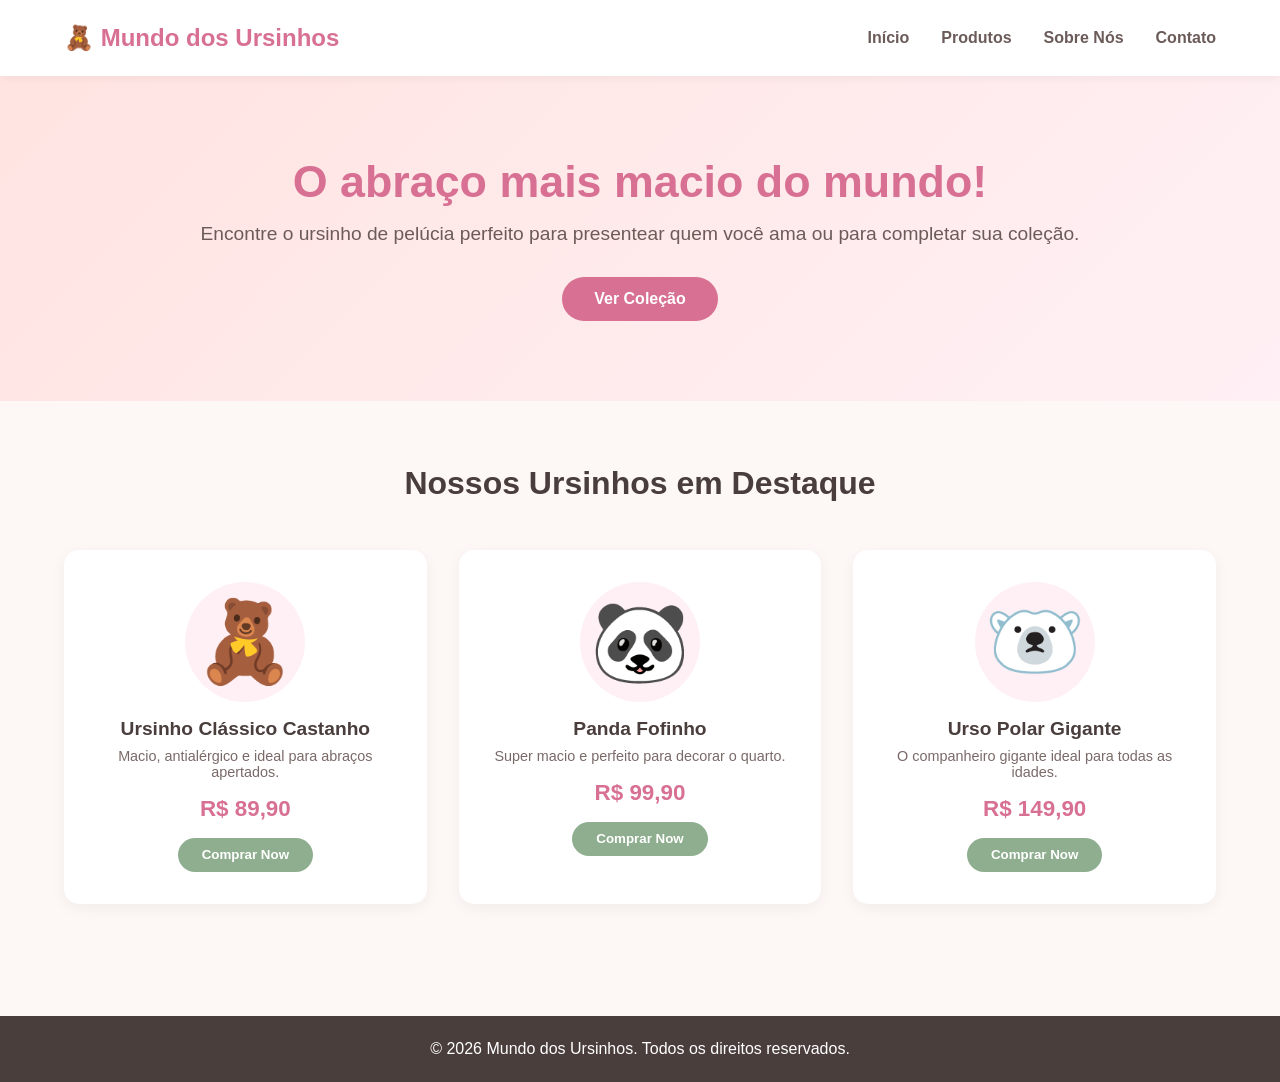
==== index.html @ e6bc0c72 "." ====
<!DOCTYPE html>
<html lang="pt-BR">
<head>
  <meta charset="UTF-8">
  <meta name="viewport" content="width=device-width, initial-scale=1.0">
  <title>Mundo dos Ursinhos | Pelúcias de Amor</title>
  <link rel="stylesheet" href="style.css">
</head>
<body>

  <!-- CABEÇALHO -->
  <header>
    <div class="logo">🧸 Mundo dos Ursinhos</div>
    <nav>
      <ul>
        <li><a href="#inicio">Início</a></li>
        <li><a href="#produtos">Produtos</a></li>
        <li><a href="#sobre">Sobre Nós</a></li>
        <li><a href="#contato">Contato</a></li>
      </ul>
    </nav>
  </header>

  <!-- SEÇÃO HERO -->
  <section id="inicio" class="hero">
    <div class="hero-text">
      <h1>O abraço mais macio do mundo!</h1>
      <p>Encontre o ursinho de pelúcia perfeito para presentear quem você ama ou para completar sua coleção.</p>
      <a href="#produtos" class="btn">Ver Coleção</a>
    </div>
  </section>

  <!-- CATÁLOGO DE PRODUTOS -->
  <section id="produtos" class="produtos">
    <h2>Nossos Ursinhos em Destaque</h2>
    <div class="grid-produtos">
      
      <div class="card-produto">
        <div class="imagem-placeholder">🧸</div>
        <h3>Ursinho Clássico Castanho</h3>
        <p class="descricao">Macio, antialérgico e ideal para abraços apertados.</p>
        <span class="preco">R$ 89,90</span>
        <button class="btn-comprar">Comprar Now</button>
      </div>

      <div class="card-produto">
        <div class="imagem-placeholder">🐼</div>
        <h3>Panda Fofinho</h3>
        <p class="descricao">Super macio e perfeito para decorar o quarto.</p>
        <span class="preco">R$ 99,90</span>
        <button class="btn-comprar">Comprar Now</button>
      </div>

      <div class="card-produto">
        <div class="imagem-placeholder">🐻‍❄️</div>
        <h3>Urso Polar Gigante</h3>
        <p class="descricao">O companheiro gigante ideal para todas as idades.</p>
        <span class="preco">R$ 149,90</span>
        <button class="btn-comprar">Comprar Now</button>
      </div>

    </div>
  </section>

  <!-- RODAPÉ -->
  <footer>
    <p>&copy; 2026 Mundo dos Ursinhos. Todos os direitos reservados.</p>
  </footer>

</body>
</html>
---- style.css ----
/* RESET BÁSICO */
* {
  margin: 0;
  padding: 0;
  box-sizing: border-box;
  font-family: 'Segoe UI', Tahoma, Geneva, Verdana, sans-serif;
}

body {
  background-color: #fdf8f5;
  color: #4a3e3d;
}

/* CABEÇALHO */
header {
  background-color: #ffffff;
  display: flex;
  justify-content: space-between;
  align-items: center;
  padding: 1.5rem 5%;
  box-shadow: 0 2px 10px rgba(0,0,0,0.05);
  position: sticky;
  top: 0;
  z-index: 100;
}

.logo {
  font-size: 1.5rem;
  font-weight: bold;
  color: #d87093;
}

nav ul {
  display: flex;
  list-style: none;
  gap: 2rem;
}

nav a {
  text-decoration: none;
  color: #6b5b59;
  font-weight: 600;
  transition: color 0.3s;
}

nav a:hover {
  color: #d87093;
}

/* HERO */
.hero {
  background: linear-gradient(135deg, #ffe4e1, #fff0f5);
  padding: 5rem 5%;
  text-align: center;
}

.hero-text h1 {
  font-size: 2.8rem;
  color: #d87093;
  margin-bottom: 1rem;
}

.hero-text p {
  font-size: 1.2rem;
  margin-bottom: 2rem;
  color: #6b5b59;
}

.btn {
  display: inline-block;
  background-color: #d87093;
  color: white;
  padding: 0.8rem 2rem;
  border-radius: 25px;
  text-decoration: none;
  font-weight: bold;
  transition: background-color 0.3s;
}

.btn:hover {
  background-color: #c45b7f;
}

/* PRODUTOS */
.produtos {
  padding: 4rem 5%;
  text-align: center;
}

.produtos h2 {
  font-size: 2rem;
  margin-bottom: 3rem;
  color: #4a3e3d;
}

.grid-produtos {
  display: grid;
  grid-template-columns: repeat(auto-fit, minmax(250px, 1fr));
  gap: 2rem;
}

.card-produto {
  background: white;
  padding: 2rem;
  border-radius: 15px;
  box-shadow: 0 4px 15px rgba(0,0,0,0.05);
  display: flex;
  flex-direction: column;
  align-items: center;
  transition: transform 0.3s;
}

.card-produto:hover {
  transform: translateY(-5px);
}

.imagem-placeholder {
  font-size: 5rem;
  background-color: #fff0f5;
  width: 120px;
  height: 120px;
  display: flex;
  align-items: center;
  justify-content: center;
  border-radius: 50%;
  margin-bottom: 1rem;
}

.card-produto h3 {
  margin-bottom: 0.5rem;
  font-size: 1.2rem;
}

.descricao {
  font-size: 0.9rem;
  color: #7a6a68;
  margin-bottom: 1rem;
}

.preco {
  font-size: 1.4rem;
  font-weight: bold;
  color: #d87093;
  margin-bottom: 1rem;
}

.btn-comprar {
  background-color: #8fae8f;
  color: white;
  border: none;
  padding: 0.6rem 1.5rem;
  border-radius: 20px;
  cursor: pointer;
  font-weight: bold;
  transition: background-color 0.3s;
}

.btn-comprar:hover {
  background-color: #799a79;
}

/* RODAPÉ */
footer {
  background-color: #4a3e3d;
  color: white;
  text-align: center;
  padding: 1.5rem;
  margin-top: 3rem;
}
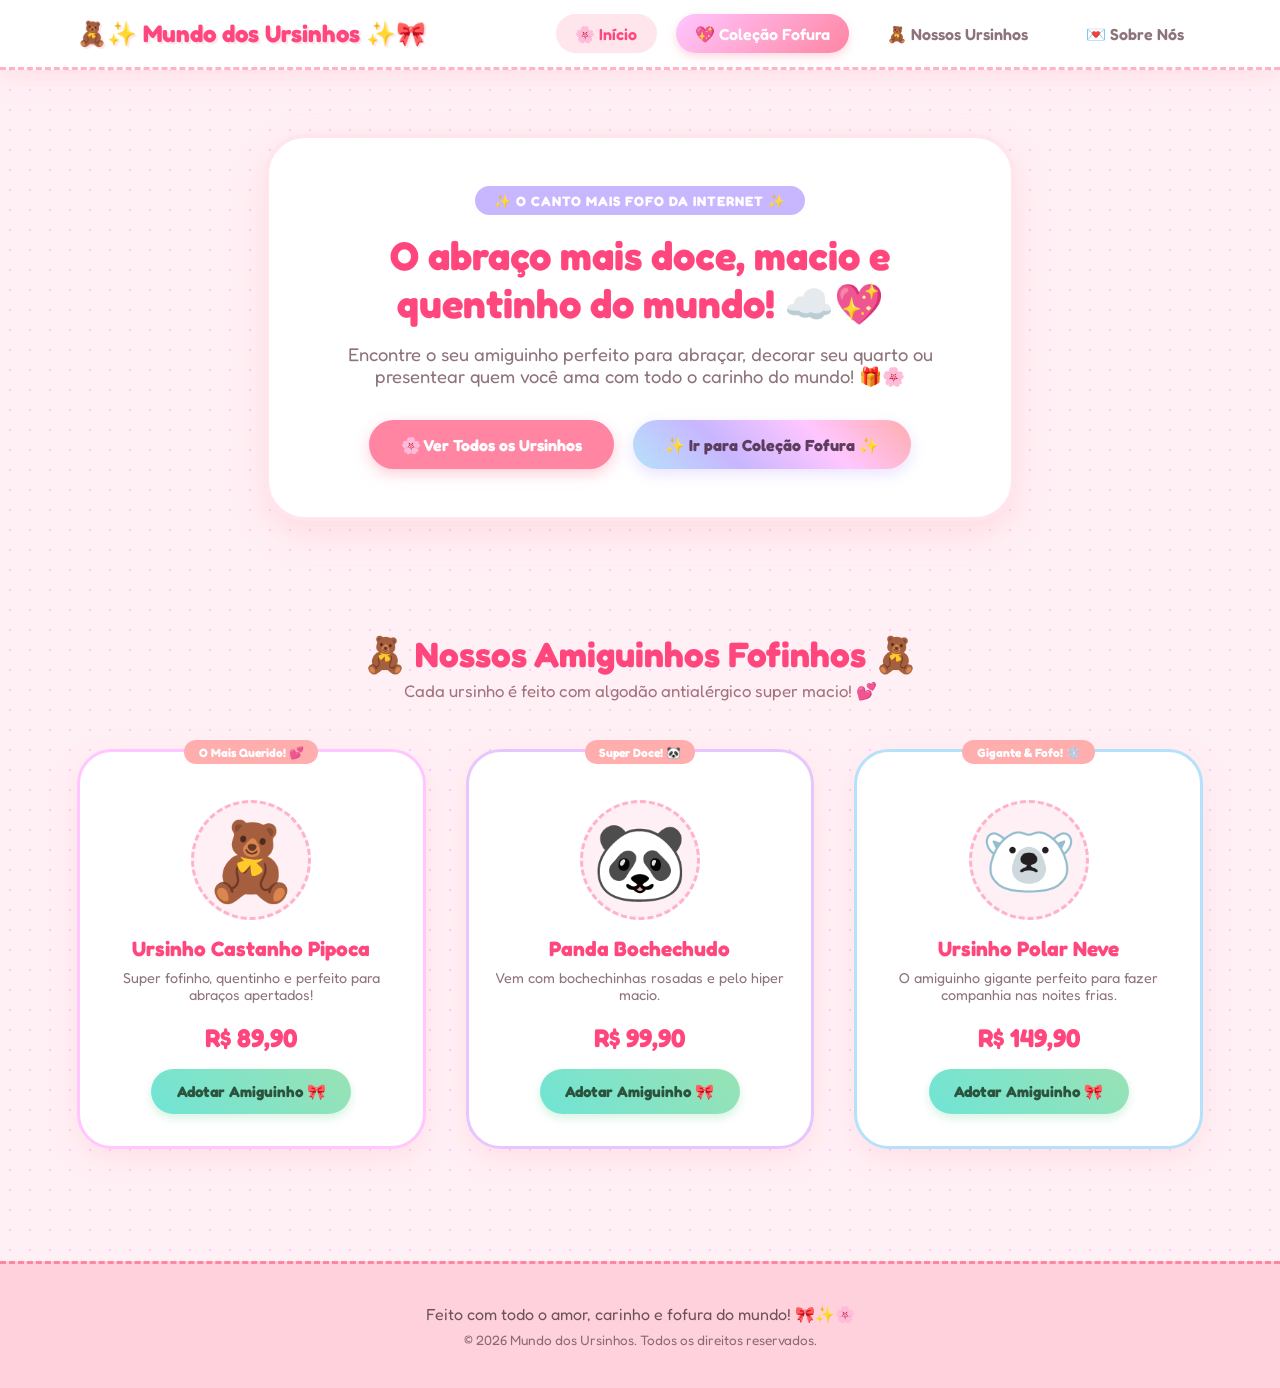
==== commit 909d328d: "." ====
--- a/index.html
+++ b/index.html
@@ -3,68 +3,86 @@
 <head>
   <meta charset="UTF-8">
   <meta name="viewport" content="width=device-width, initial-scale=1.0">
-  <title>Mundo dos Ursinhos | Pelúcias de Amor</title>
+  <title>Mundo dos Ursinhos | Amor & Fofura 🧸✨</title>
   <link rel="stylesheet" href="style.css">
+  <!-- Fonte bem fofinha do Google Fonts -->
+  <link rel="preconnect" href="https://fonts.googleapis.com">
+  <link rel="preconnect" href="https://fonts.gstatic.com" crossorigin>
+  <link href="https://fonts.googleapis.com/css2?family=Fredoka:wght@400;600;700&display=swap" rel="stylesheet">
 </head>
 <body>
 
-  <!-- CABEÇALHO -->
+  <!-- CABEÇALHO FOFO -->
   <header>
-    <div class="logo">🧸 Mundo dos Ursinhos</div>
+    <div class="logo">🧸✨ Mundo dos Ursinhos ✨🎀</div>
     <nav>
       <ul>
-        <li><a href="#inicio">Início</a></li>
-        <li><a href="#produtos">Produtos</a></li>
-        <li><a href="#sobre">Sobre Nós</a></li>
-        <li><a href="#contato">Contato</a></li>
+        <li><a href="index.html" class="active">🌸 Início</a></li>
+        <li><a href="colecao-especial.html" class="aba-fofura-especial">💖 Coleção Fofura</a></li>
+        <li><a href="#produtos">🧸 Nossos Ursinhos</a></li>
+        <li><a href="#sobre">💌 Sobre Nós</a></li>
       </ul>
     </nav>
   </header>
 
-  <!-- SEÇÃO HERO -->
+  <!-- SEÇÃO PRINCIPAL (HERO NUVEM) -->
   <section id="inicio" class="hero">
-    <div class="hero-text">
-      <h1>O abraço mais macio do mundo!</h1>
-      <p>Encontre o ursinho de pelúcia perfeito para presentear quem você ama ou para completar sua coleção.</p>
-      <a href="#produtos" class="btn">Ver Coleção</a>
+    <div class="cartao-fofo">
+      <span class="tag-fofa">✨ O CANTO MAIS FOFO DA INTERNET ✨</span>
+      <h1>O abraço mais doce, macio e quentinho do mundo! ☁️💖</h1>
+      <p>Encontre o seu amiguinho perfeito para abraçar, decorar seu quarto ou presentear quem você ama com todo o carinho do mundo! 🎁🌸</p>
+      
+      <div class="botoes-grupo">
+        <a href="#produtos" class="btn btn-rosa">🌸 Ver Todos os Ursinhos</a>
+        <a href="colecao-especial.html" class="btn btn-arcoiris">✨ Ir para Coleção Fofura ✨</a>
+      </div>
     </div>
   </section>
 
   <!-- CATÁLOGO DE PRODUTOS -->
   <section id="produtos" class="produtos">
-    <h2>Nossos Ursinhos em Destaque</h2>
+    <h2>🧸 Nossos Amiguinhos Fofinhos 🧸</h2>
+    <p class="subtitulo-secao">Cada ursinho é feito com algodão antialérgico super macio! 💕</p>
+
     <div class="grid-produtos">
       
-      <div class="card-produto">
-        <div class="imagem-placeholder">🧸</div>
-        <h3>Ursinho Clássico Castanho</h3>
-        <p class="descricao">Macio, antialérgico e ideal para abraços apertados.</p>
+      <!-- CARD 1 -->
+      <div class="card-produto rosa">
+        <span class="selo-card">O Mais Querido! 💕</span>
+        <div class="circulo-imagem">🧸</div>
+        <h3>Ursinho Castanho Pipoca</h3>
+        <p class="descricao">Super fofinho, quentinho e perfeito para abraços apertados!</p>
         <span class="preco">R$ 89,90</span>
-        <button class="btn-comprar">Comprar Now</button>
+        <button class="btn-comprar">Adotar Amiguinho 🎀</button>
       </div>
 
-      <div class="card-produto">
-        <div class="imagem-placeholder">🐼</div>
-        <h3>Panda Fofinho</h3>
-        <p class="descricao">Super macio e perfeito para decorar o quarto.</p>
+      <!-- CARD 2 -->
+      <div class="card-produto lila">
+        <span class="selo-card">Super Doce! 🐼</span>
+        <div class="circulo-imagem">🐼</div>
+        <h3>Panda Bochechudo</h3>
+        <p class="descricao">Vem com bochechinhas rosadas e pelo hiper macio.</p>
         <span class="preco">R$ 99,90</span>
-        <button class="btn-comprar">Comprar Now</button>
+        <button class="btn-comprar">Adotar Amiguinho 🎀</button>
       </div>
 
-      <div class="card-produto">
-        <div class="imagem-placeholder">🐻‍❄️</div>
-        <h3>Urso Polar Gigante</h3>
-        <p class="descricao">O companheiro gigante ideal para todas as idades.</p>
+      <!-- CARD 3 -->
+      <div class="card-produto azul">
+        <span class="selo-card">Gigante & Fofo! ❄️</span>
+        <div class="circulo-imagem">🐻‍❄️</div>
+        <h3>Ursinho Polar Neve</h3>
+        <p class="descricao">O amiguinho gigante perfeito para fazer companhia nas noites frias.</p>
         <span class="preco">R$ 149,90</span>
-        <button class="btn-comprar">Comprar Now</button>
+        <button class="btn-comprar">Adotar Amiguinho 🎀</button>
       </div>
 
     </div>
   </section>
 
-  <!-- RODAPÉ -->
+  <!-- RODAPÉ FOFO -->
   <footer>
-    <p>&copy; 2026 Mundo dos Ursinhos. Todos os direitos reservados.</p>
+    <p>Feito com todo o amor, carinho e fofura do mundo! 🎀✨🌸</p>
+    <p class="copy">&copy; 2026 Mundo dos Ursinhos. Todos os direitos reservados.</p>
   </footer>
 
 </body>
--- a/style.css
+++ b/style.css
@@ -1,24 +1,31 @@
+/* IMPORTAÇÃO DE FONTE FOFA */
+@import url('https://fonts.googleapis.com/css2?family=Fredoka:wght@400;600;700&display=swap');
+
 /* RESET BÁSICO */
 * {
   margin: 0;
   padding: 0;
   box-sizing: border-box;
-  font-family: 'Segoe UI', Tahoma, Geneva, Verdana, sans-serif;
+  font-family: 'Fredoka', cursive, sans-serif;
 }
 
 body {
-  background-color: #fdf8f5;
-  color: #4a3e3d;
+  background-color: #fff0f5; /* Rosa bem suave */
+  background-image: radial-gradient(#ffc6ff 1px, transparent 1px);
+  background-size: 20px 20px; /* Estampa fofa de pontinhos */
+  color: #6d525a;
 }
 
 /* CABEÇALHO */
 header {
-  background-color: #ffffff;
+  background-color: rgba(255, 255, 255, 0.95);
+  backdrop-filter: blur(8px);
   display: flex;
   justify-content: space-between;
   align-items: center;
-  padding: 1.5rem 5%;
-  box-shadow: 0 2px 10px rgba(0,0,0,0.05);
+  padding: 1.2rem 6%;
+  box-shadow: 0 8px 20px rgba(255, 182, 193, 0.25);
+  border-bottom: 3px dashed #ffb3c6;
   position: sticky;
   top: 0;
   z-index: 100;
@@ -26,144 +33,253 @@
 
 .logo {
   font-size: 1.5rem;
-  font-weight: bold;
-  color: #d87093;
+  font-weight: 700;
+  color: #ff477e;
+  text-shadow: 2px 2px 0px #ffe5ec;
 }
 
 nav ul {
   display: flex;
   list-style: none;
-  gap: 2rem;
+  gap: 1.2rem;
+  align-items: center;
 }
 
 nav a {
   text-decoration: none;
-  color: #6b5b59;
+  color: #8d737a;
   font-weight: 600;
-  transition: color 0.3s;
-}
-
-nav a:hover {
-  color: #d87093;
-}
-
-/* HERO */
+  padding: 0.6rem 1.2rem;
+  border-radius: 25px;
+  transition: all 0.3s ease;
+}
+
+nav a:hover, nav a.active {
+  background-color: #ffe5ec;
+  color: #ff477e;
+}
+
+/* DESTAQUE DA ABA FOFURA NO MENU */
+nav a.aba-fofura-especial {
+  background: linear-gradient(135deg, #ffc6ff, #ff85a2);
+  color: white !important;
+  box-shadow: 0 4px 10px rgba(255, 133, 162, 0.3);
+  animation: pulso 2s infinite;
+}
+
+nav a.aba-fofura-especial:hover {
+  transform: scale(1.08);
+  box-shadow: 0 6px 15px rgba(255, 133, 162, 0.5);
+}
+
+@keyframes pulso {
+  0% { transform: scale(1); }
+  50% { transform: scale(1.04); }
+  100% { transform: scale(1); }
+}
+
+/* SEÇÃO HERO */
 .hero {
-  background: linear-gradient(135deg, #ffe4e1, #fff0f5);
-  padding: 5rem 5%;
+  padding: 4rem 2rem;
+  display: flex;
+  justify-content: center;
+}
+
+.cartao-fofo {
+  background: white;
+  max-width: 750px;
+  padding: 3rem 2.5rem;
+  border-radius: 40px;
+  border: 4px solid #ffe5ec;
+  box-shadow: 0 12px 30px rgba(255, 182, 193, 0.35);
   text-align: center;
-}
-
-.hero-text h1 {
-  font-size: 2.8rem;
-  color: #d87093;
+  position: relative;
+}
+
+.tag-fofa {
+  background-color: #c8b6ff;
+  color: white;
+  padding: 0.4rem 1.2rem;
+  border-radius: 20px;
+  font-size: 0.85rem;
+  font-weight: 700;
+  letter-spacing: 1px;
+  display: inline-block;
   margin-bottom: 1rem;
 }
 
-.hero-text p {
-  font-size: 1.2rem;
+.cartao-fofo h1 {
+  font-size: 2.5rem;
+  color: #ff477e;
+  margin-bottom: 1rem;
+  line-height: 1.2;
+}
+
+.cartao-fofo p {
+  font-size: 1.15rem;
+  color: #8d737a;
   margin-bottom: 2rem;
-  color: #6b5b59;
+}
+
+/* BOTOES HERO */
+.botoes-grupo {
+  display: flex;
+  justify-content: center;
+  gap: 1.2rem;
+  flex-wrap: wrap;
 }
 
 .btn {
   display: inline-block;
-  background-color: #d87093;
-  color: white;
-  padding: 0.8rem 2rem;
-  border-radius: 25px;
+  padding: 0.9rem 2rem;
+  border-radius: 30px;
   text-decoration: none;
-  font-weight: bold;
-  transition: background-color 0.3s;
-}
-
-.btn:hover {
-  background-color: #c45b7f;
-}
-
-/* PRODUTOS */
+  font-weight: 700;
+  font-size: 1rem;
+  transition: all 0.3s ease;
+}
+
+.btn-rosa {
+  background-color: #ff85a2;
+  color: white;
+  box-shadow: 0 5px 15px rgba(255, 133, 162, 0.4);
+}
+
+.btn-rosa:hover {
+  background-color: #ff477e;
+  transform: translateY(-3px);
+}
+
+.btn-arcoiris {
+  background: linear-gradient(45deg, #b5e2fa, #c8b6ff, #ffc6ff, #ffadad);
+  color: #5c3d5e;
+  box-shadow: 0 5px 15px rgba(200, 182, 255, 0.4);
+}
+
+.btn-arcoiris:hover {
+  transform: translateY(-3px) scale(1.03);
+}
+
+/* SEÇÃO PRODUTOS */
 .produtos {
-  padding: 4rem 5%;
+  padding: 3rem 6%;
   text-align: center;
 }
 
 .produtos h2 {
-  font-size: 2rem;
+  font-size: 2.2rem;
+  color: #ff477e;
+  margin-bottom: 0.3rem;
+}
+
+.subtitulo-secao {
+  color: #a3727d;
+  font-size: 1.05rem;
   margin-bottom: 3rem;
-  color: #4a3e3d;
 }
 
 .grid-produtos {
   display: grid;
-  grid-template-columns: repeat(auto-fit, minmax(250px, 1fr));
-  gap: 2rem;
+  grid-template-columns: repeat(auto-fit, minmax(260px, 1fr));
+  gap: 2.5rem;
 }
 
 .card-produto {
   background: white;
-  padding: 2rem;
+  padding: 2rem 1.5rem;
+  border-radius: 35px;
+  box-shadow: 0 10px 25px rgba(255, 182, 193, 0.25);
+  display: flex;
+  flex-direction: column;
+  align-items: center;
+  position: relative;
+  transition: all 0.3s ease;
+}
+
+/* CORES DIFERENTES PARA OS CARDS */
+.card-produto.rosa { border: 3px solid #ffc6ff; }
+.card-produto.lila { border: 3px solid #e7c6ff; }
+.card-produto.azul { border: 3px solid #b5e2fa; }
+
+.card-produto:hover {
+  transform: translateY(-8px);
+  box-shadow: 0 15px 30px rgba(255, 133, 162, 0.35);
+}
+
+.selo-card {
+  position: absolute;
+  top: -12px;
+  background-color: #ffadad;
+  color: white;
+  font-size: 0.75rem;
+  font-weight: 700;
+  padding: 0.3rem 0.9rem;
   border-radius: 15px;
-  box-shadow: 0 4px 15px rgba(0,0,0,0.05);
-  display: flex;
-  flex-direction: column;
-  align-items: center;
-  transition: transform 0.3s;
-}
-
-.card-produto:hover {
-  transform: translateY(-5px);
-}
-
-.imagem-placeholder {
-  font-size: 5rem;
+}
+
+.circulo-imagem {
+  font-size: 4.8rem;
   background-color: #fff0f5;
   width: 120px;
   height: 120px;
+  border-radius: 50%;
   display: flex;
   align-items: center;
   justify-content: center;
-  border-radius: 50%;
-  margin-bottom: 1rem;
+  margin: 1rem 0;
+  border: 3px dashed #ffb3c6;
 }
 
 .card-produto h3 {
+  color: #ff477e;
+  font-size: 1.3rem;
   margin-bottom: 0.5rem;
-  font-size: 1.2rem;
 }
 
 .descricao {
   font-size: 0.9rem;
-  color: #7a6a68;
+  color: #8d737a;
+  margin-bottom: 1.2rem;
+}
+
+.preco {
+  font-size: 1.6rem;
+  font-weight: 700;
+  color: #ff477e;
   margin-bottom: 1rem;
 }
 
-.preco {
-  font-size: 1.4rem;
-  font-weight: bold;
-  color: #d87093;
-  margin-bottom: 1rem;
-}
-
 .btn-comprar {
-  background-color: #8fae8f;
-  color: white;
+  background: linear-gradient(45deg, #70e4d5, #99e2b4);
+  color: #2b533d;
   border: none;
-  padding: 0.6rem 1.5rem;
-  border-radius: 20px;
+  padding: 0.8rem 1.6rem;
+  border-radius: 25px;
+  font-weight: 700;
+  font-size: 0.95rem;
   cursor: pointer;
-  font-weight: bold;
-  transition: background-color 0.3s;
+  box-shadow: 0 4px 10px rgba(153, 226, 180, 0.4);
+  transition: all 0.3s ease;
 }
 
 .btn-comprar:hover {
-  background-color: #799a79;
+  transform: scale(1.05);
+  background: linear-gradient(45deg, #52b788, #70e4d5);
+  color: white;
 }
 
 /* RODAPÉ */
 footer {
-  background-color: #4a3e3d;
-  color: white;
+  background-color: #ffd1dc;
+  color: #6d525a;
   text-align: center;
-  padding: 1.5rem;
-  margin-top: 3rem;
+  padding: 2.5rem 1rem;
+  margin-top: 4rem;
+  border-top: 3px dashed #ff85a2;
+}
+
+footer .copy {
+  font-size: 0.85rem;
+  margin-top: 0.5rem;
+  opacity: 0.8;
 }
